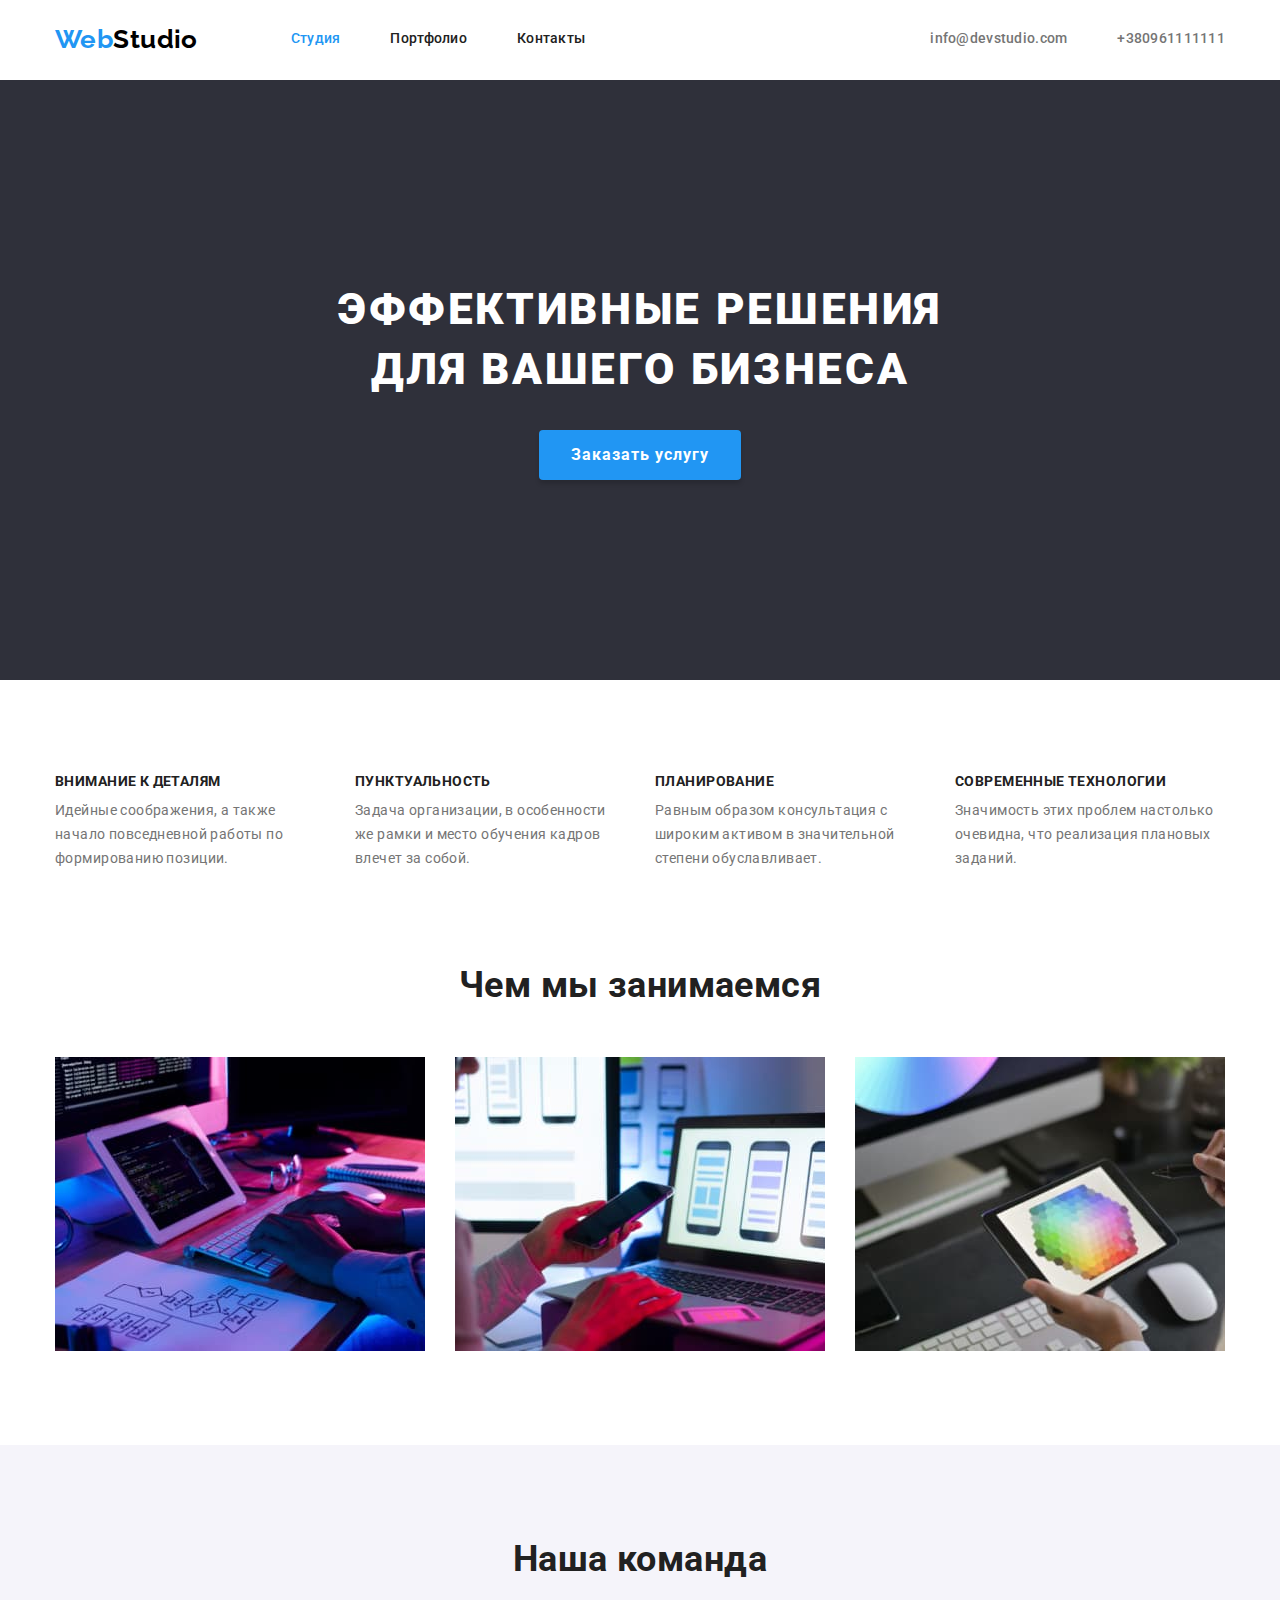
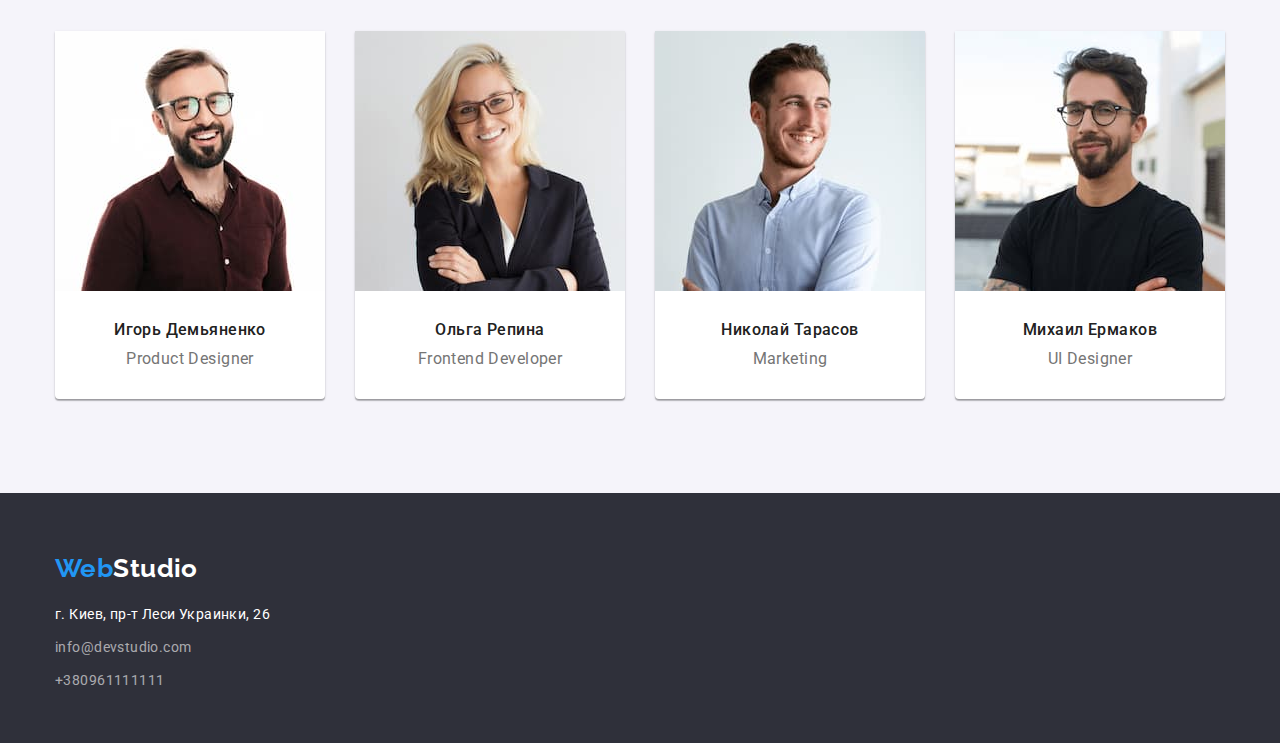
==== index.html @ ce8ba654 "подготовка" ====
<!DOCTYPE html>
<html lang="ru">

<head>
    <meta charset="UTF-8">
    <meta http-equiv="X-UA-Compatible" content="IE=edge">
    <meta name="viewport" content="width=device-width, initial-scale=1.0">
    <title>WebStudio</title>
    <link
        href="https://fonts.googleapis.com/css2?family=Raleway:wght@700&family=Roboto:wght@400;500;700;900&display=swap"
        rel="stylesheet">
    <link rel="stylesheet"
        href="https://cdnjs.cloudflare.com/ajax/libs/modern-normalize/0.2.0/modern-normalize.min.css">
    <link rel="stylesheet" href="./css/styles.css">
</head>

<body class="page">
    <header class="page-header">
        <div class="container">
            <nav class="header-nav">
                <a href="./index.html" class="logo list"><span class="logo-color">Web</span>Studio</a>
                <ul class="site-nav list">
                    <li class="item"><a href="" class="link-nav current list">Студия</a></li>
                    <li class="item"><a href="./portfolio.html" class="link-nav list">Портфолио</a></li>
                    <li class="item"><a href="#contacts" class="link-nav list">Контакты</a></li>
                </ul>
            </nav>
            <ul class="auth-nav list">
                <li class="item"><a href="mailto:info@devstudio.com" class="link-contacts list">info@devstudio.com</a>
                </li>
                <li class="item"><a href="tel:+380961111111" class="link-contacts list">+380961111111</a></li>
            </ul>
        </div>
    </header>
    <main>
        <section class="hero">
            <div class="container">
                <div class="hero-center">
                    <h1 class="hero-title">Эффективные решения для вашего бизнеса</h1>
                </div>
                <button type="button" class="button-hero">Заказать услугу</button>
            </div>
        </section>
        <section class="section">
            <div class="container">
                <h2 class="visually-hidden">Чем мы занимаемся описание</h2>
                <ul class="section-text list">
                    <li class="item">
                        <h3 class="text-title">Внимание к деталям</h3>
                        <p class="text">Идейные соображения, а также начало повседневной работы по формированию позиции.
                        </p>
                    </li>
                    <li class="item">
                        <h3 class="text-title">Пунктуальность</h3>
                        <p class="text">Задача организации, в особенности же рамки и место обучения кадров влечет за
                            собой.
                        </p>
                    </li>
                    <li class="item">
                        <h3 class="text-title">Планирование</h3>
                        <p class="text">Равным образом консультация с широким активом в значительной степени
                            обуславливает.
                        </p>
                    </li>
                    <li class="item">
                        <h3 class="text-title">Современные технологии</h3>
                        <p class="text">Значимость этих проблем настолько очевидна, что реализация плановых заданий.</p>
                    </li>
                </ul>
            </div>
        </section>
        <section class="section fotos">
            <div class="container">
                <h2 class="section-title">Чем мы занимаемся</h2>
                <ul class="section-foto list">
                    <li class="item"><img src="./images/box1.jpg" alt="Сотрудник пишет код." width="370"></li>
                    <li class="item"><img src="./images/box2.jpg" alt="Сотрудник настраивает стили." width="370"></li>
                    <li class="item"><img src="./images/box3.jpg" alt="Сотрудник настраивает цветовую палитру."
                            width="370"></li>
                </ul>
            </div>
        </section>
        <section class="section team">
            <div class="container">
                <h2 class="section-title">Наша команда</h2>
                <ul class="section-card list">
                    <li class="item">
                        <img src="./images/i.d.jpg" alt="На фото Игорь Демьяненко" width="270" class="team-foto">
                        <div class="card-box">
                            <h3 class="card-title">Игорь Демьяненко</h3>
                            <p class="card-text">Product Designer</p>
                        </div>
                    </li>
                    <li class="item">
                        <img src="./images/o.r.jpg" alt="На фото Ольга Репина" width="270" class="team-foto">
                        <div class="card-box">
                            <h3 class="card-title">Ольга Репина</h3>
                            <p class="card-text">Frontend Developer</p>
                        </div>
                    </li>
                    <li class="item">
                        <img src="./images/n.t.jpg" alt="На фото Николай Тарасов" width="270" class="team-foto">
                        <div class="card-box">
                            <h3 class="card-title">Николай Тарасов</h3>
                            <p class="card-text">Marketing</p>
                        </div>
                    </li>
                    <li class="item">
                        <img src="./images/m.e.jpg" alt="На фото Михаил Ермаков" width="270" class="team-foto">
                        <div class="card-box">
                            <h3 class="card-title">Михаил Ермаков</h3>
                            <p class="card-text">UI Designer</p>
                        </div>
                    </li>
                </ul>
            </div>
        </section>
    </main>
    <footer class="footer">
        <div class="container">
            <a href="./index.html" class="logo logo-end"><span class="logo-color">Web</span><span
                    class="logo-colors">Studio</span></a>
            <address class="address" id="contacts">
                <ul class="address-list list">
                    <li><a href="https://goo.gl/maps/zxBXprxEHdJfPsus8" target="_blank" rel="noopener noreferrer"
                            class="address-map list">
                            г. Киев, пр-т Леси Украинки, 26</a></li>
                    <li><a href="mailto:info@devstudio.com" class="address-contacts list">info@devstudio.com</a></li>
                    <li><a href="tel:+380961111111" class="address-contacts list">+380961111111</a></li>
                </ul>
            </address>
        </div>
    </footer>
</body>

</html>
---- css/styles.css ----
/* цвет основного текста #212121 */
/* цвет вторичный #757575 */
/* белый #FFFFFF */
/* акцент #2196F3 */
/* акцент адрес rgba(255, 255, 255, 0.6) */
/* bg задний фон #E5E5E5 */
/* bg основа документа ##FFFFFF */
/* bg вторичный #2F303A */
/* bg акцент #F5F4FA */
/* шрифт лого Raleway 700*/
/* шрифт текста Roboto 900 700 500 400*/

:root {
  --accent-color: #2196f3;
  --text-title-color: #212121;
  --text-color: #757575;
  --primary-white-color: #ffffff;
  --dark-bg-color: #2f303a;
  --accent-bg-color: #f5f4fa;
  --section-text-set: 4;
  --section-text-set-gap: 30px;
  --section-card-set: 4;
  --section-card-set-gap: 30px;
  --section-foto-set: 3;
  --section-foto-set-gap: 30px;
  --section-filter-link-set: 3;
  --section-filter-link-gap: 30px;
  --card-shadow: 0px 1px 3px rgba(0, 0, 0, 0.12),
    0px 1px 1px rgba(0, 0, 0, 0.14), 0px 2px 1px rgba(0, 0, 0, 0.2);
}

body {
  background-color: var(--primary-white-color);
  color: var(--text-title-color);

  font-family: Roboto, sans-serif;
  font-weight: 400;
  font-size: 14px;
  line-height: 1.71;
  letter-spacing: 0.03em;
}
html {
  box-sizing: border-box;
}
*,
*::after,
*::before {
  box-sizing: inherit;
}
h1,
h2,
h3,
h4,
h5,
h6,
p {
  margin-top: 0;
}
img {
  display: block;
  max-width: 100%;
  height: auto;
}
.list {
  list-style: none;
  text-decoration: none;
  color: inherit;
  padding: 0;
  margin: 0;
}
.visually-hidden {
  position: absolute !important;
  clip: rect(1px 1px 1px 1px);
  clip: rect(1px, 1px, 1px, 1px);
  padding: 0 !important;
  border: 0 !important;
  height: 1px !important;
  width: 1px !important;
  overflow: hidden;
}
.container {
  width: 1200px;
  padding-right: 15px;
  padding-left: 15px;
  margin-right: auto;
  margin-left: auto;
}
.page-header.border {
  border-bottom: 1px solid #ececec;
}
/* site nav */
.page-header .container {
  display: flex;
  justify-content: flex-end;
  align-items: center;
}
.page-header .logo {
  margin-right: 93px;
}
.header-nav {
  display: inline-flex;
  align-items: center;
  margin-right: auto;
}
.logo {
  display: inline-block;
  color: #000000;

  font-family: Raleway, sans-serif;
  font-weight: 700;
  font-size: 26px;
  line-height: 1.19;
  text-decoration: none;
}
.logo-color {
  color: var(--accent-color);
}
.logo-colors {
  color: var(--primary-white-color);
  background-color: #2f303a; /*временно*/
}

.link-nav:hover,
.link-nav:focus {
  color: var(--accent-color);
}
.link-nav {
  color: var(--text-title-color);
}
.site-nav .link-nav.current {
  color: var(--accent-color);
}
.site-nav .item:not(:last-child) {
  margin-right: 50px;
}
.auth-nav .item:not(:last-child) {
  margin-right: 50px;
}
.site-nav,
.auth-nav {
  display: flex;
  font-weight: 500;
  font-size: 14px;
  line-height: 1.14;
  letter-spacing: 0.02em;
}

.link-contacts:hover,
.link-contacts:focus {
  color: var(--accent-color);
}
.link-contacts {
  color: var(--text-color);
}
.address-list {
  font-style: normal;
  display: flex;
  flex-direction: column;
}
.address-list li:not(:last-child) {
  margin-bottom: 9px;
}
/* +footer address */
.address-contacts:hover,
.address-contacts:focus {
  color: var(--accent-color);
}
.address-contacts {
  color: rgba(255, 255, 255, 0.6);
}
.address-map:hover,
.address-map:focus {
  color: var(--accent-color);
}
.address-map {
  color: var(--primary-white-color);
}

/* section */
.page-header {
  padding-top: 24px;
  padding-bottom: 25px;
}
.hero {
  background-color: #2f303a;
  text-align: center;
  padding-top: 200px;
  padding-bottom: 200px;
}
.hero-center {
  display: flex;
  flex-direction: column;
}
.hero-title {
  display: inline-block;
  color: var(--primary-white-color);

  font-weight: 900;
  font-size: 44px;
  line-height: 1.36;
  max-width: 696px;
  letter-spacing: 0.06em;
  text-transform: uppercase;
  margin-right: auto;
  margin-left: auto;
  margin-bottom: 30px;
}
.button-hero:hover,
.button-hero:focus {
  background-color: #188ce8;
}
.button-hero {
  display: inline-block;
  color: var(--primary-white-color);
  background-color: var(--accent-color);

  font-family: inherit;
  font-weight: 700;
  font-size: 16px;
  line-height: 1.87;
  letter-spacing: 0.06em;
  border: none;
  cursor: pointer;
  box-shadow: 0px 4px 4px rgba(0, 0, 0, 0.15);
  border-radius: 4px;
  padding: 10px 32px;
  min-width: 200px;
}
/* section Чем мы занимаемся описани */
.section {
  padding-top: 94px;
  padding-bottom: 94px;
}
.fotos {
  padding-top: 0;
}
.section-text {
  padding: 0;
  margin: 0;

  display: flex;
  flex-wrap: wrap;
  margin-left: calc(-1 * var(--section-text-set-gap));
}
.section-text > .item {
  flex-basis: calc(
    100% / var(--section-text-set) - var(--section-text-set-gap)
  );
  margin-left: var(--section-text-set-gap);
}
.section-title {
  font-size: 36px;
  line-height: 1.16;
  text-align: center;
  margin-bottom: 50px;
}
.text-title {
  font-size: 14px;
  line-height: 1.14;
  text-transform: uppercase;
  margin-bottom: 10px;
}
.text {
  color: var(--text-color);
  margin-bottom: 0;
}

/* section Чем мы занимаемся foto */
.section-foto {
  padding: 0;
  margin: 0;
  display: flex;
  flex-wrap: wrap;
  margin-left: calc(-1 * var(--section-foto-set-gap));
}
.section-foto > .item {
  flex-basis: calc(
    100% / var(--section-foto-set) - var(--section-foto-set-gap)
  );
  margin-left: var(--section-foto-set-gap);
}
/* section Чем мы занимаемся */

.section.team {
  background-color: var(--accent-bg-color);
}
.section-card {
  padding: 0;
  margin: 0;
  display: flex;
  flex-wrap: wrap;
  margin-left: calc(-1 * var(--section-card-set-gap));
}
.section-card > .item {
  background-color: var(--primary-white-color);
  flex-basis: calc(
    100% / var(--section-card-set) - var(--section-card-set-gap)
  );
  margin-left: var(--section-card-set-gap);
  box-shadow: var(--card-shadow);
  border-radius: 0px 0px 4px 4px;
}
.team-foto {
  margin: auto;
}
.card-box {
  padding: 30px 10px;
}
.card-title {
  font-weight: 500;
  font-size: 16px;
  line-height: 1.18;
  text-align: center;
  margin-bottom: 10px;
}
.card-text {
  color: var(--text-color);

  font-size: 16px;
  line-height: 1.18;
  text-align: center;
  margin-bottom: 0;
}

/* footer */
.footer {
  background-color: #2f303a;
  padding-top: 60px;
  padding-bottom: 50px;
}
.logo-end {
  margin-bottom: 20px;
}
/* portfolio */

/* button */
.portfolio {
  padding-top: 94px;
  padding-bottom: 94px;
}
.filter {
  display: flex;
  justify-content: center;
  align-items: center;
  margin-bottom: 50px;
}

.filter li:not(:last-child) {
  margin-right: 8px;
}

.filter-button:hover,
.filter-button:focus {
  color: var(--primary-white-color);
  background-color: var(--accent-color);
}
.filter-button {
  background-color: var(--accent-bg-color);
  display: inline-block;
  font-family: inherit;
  font-weight: 500;
  font-size: 16px;
  line-height: 1.62;
  text-align: center;
  padding: 6px 22px;
  border-radius: 4px;
  border: transparent;
  cursor: pointer;
}
/* filter */

.filter-item {
  padding: 0;
  margin: 0;
  display: flex;
  flex-wrap: wrap;
  margin-left: calc(-1 * var(--section-card-set-gap));
  margin-top: calc(-1 * var(--section-card-set-gap));
}
.filter-item > .item {
  flex-basis: calc(
    100% / var(--section-filter-link-set) - var(--section-filter-link-gap)
  );
  margin-left: var(--section-card-set-gap);
  margin-top: var(--section-card-set-gap);
}
.filter-card-title {
  color: var(--text-title-color);
  font-weight: 700;
  font-size: 18px;
  line-height: 2;
  letter-spacing: 0.06em;
  margin-bottom: 4px;
}
.filter-card-text {
  color: var(--text-color);
  font-size: 16px;
  line-height: 1.87;
  letter-spacing: 0.03em;
}
.filter-link p {
  margin-bottom: 0;
}
.filter-box {
  padding: 20px 24px;
  border: 1px solid #eeeeee;
  border-top: none;
}
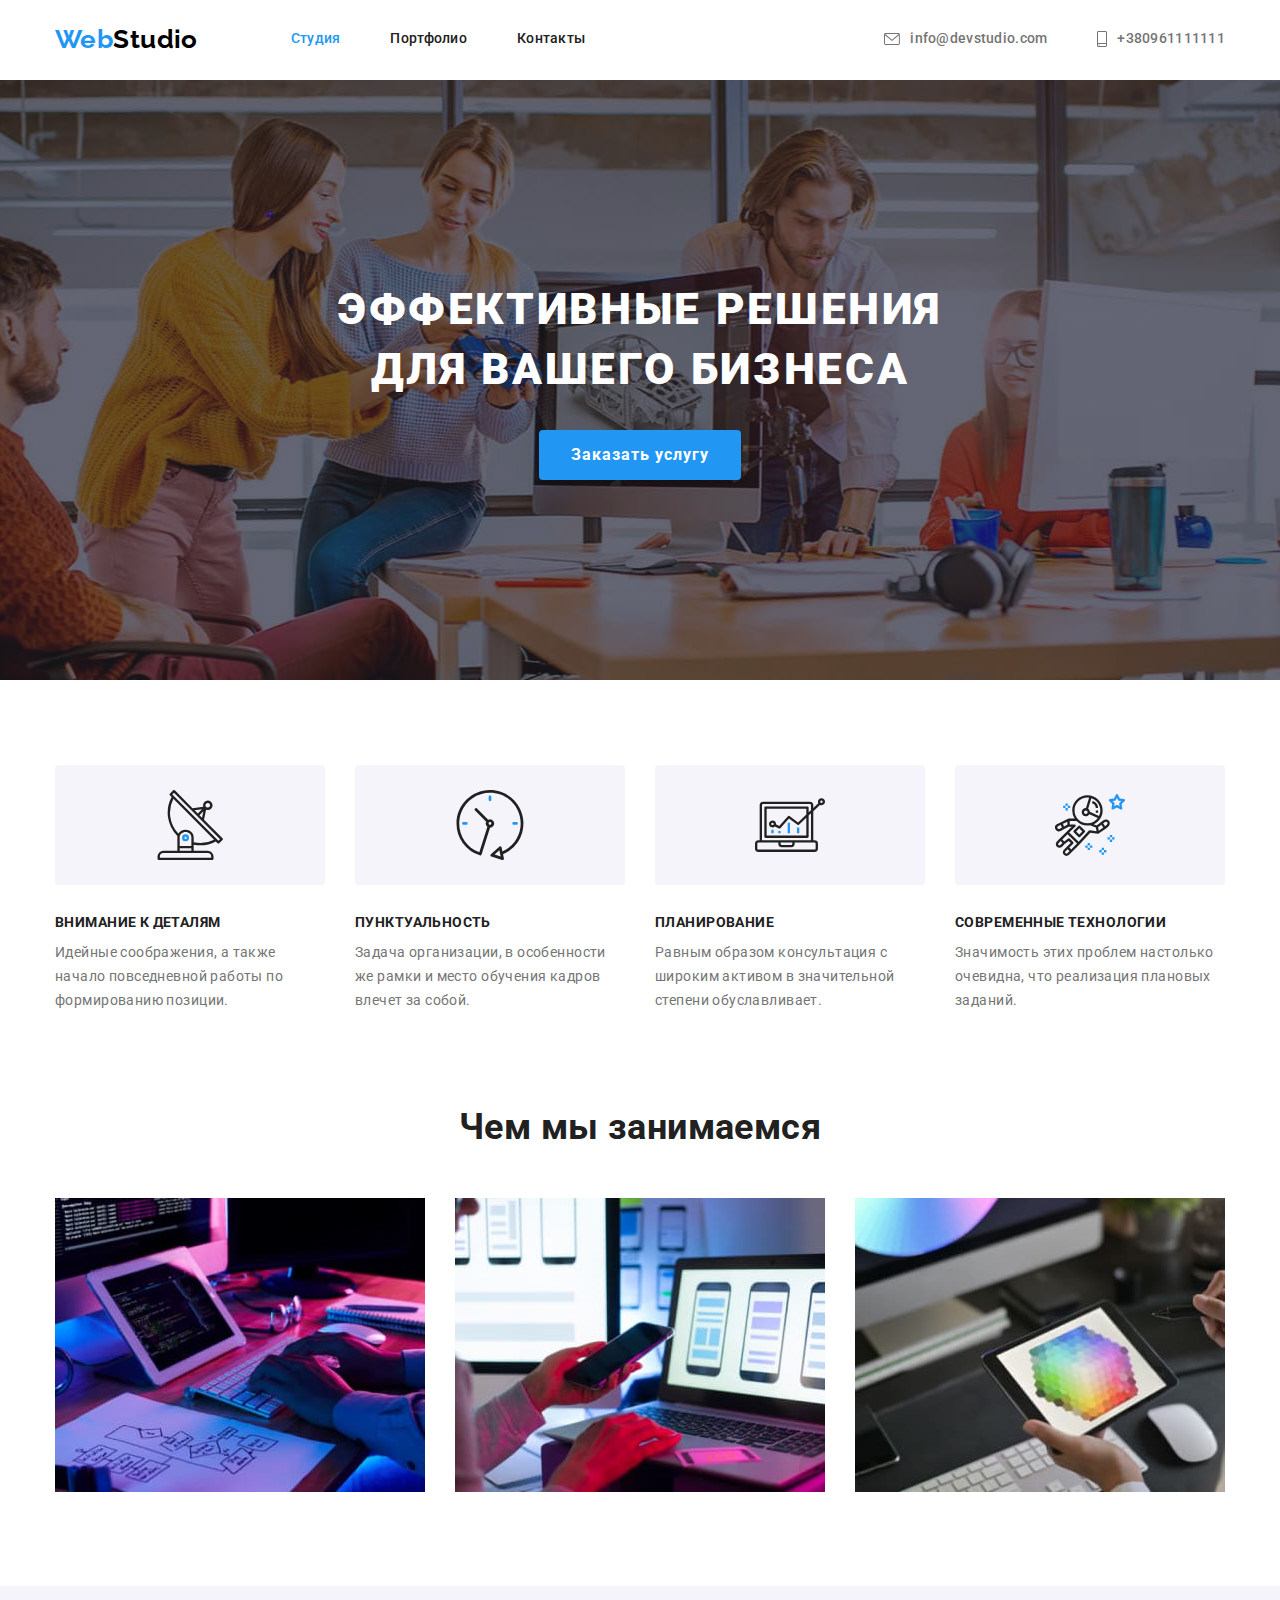
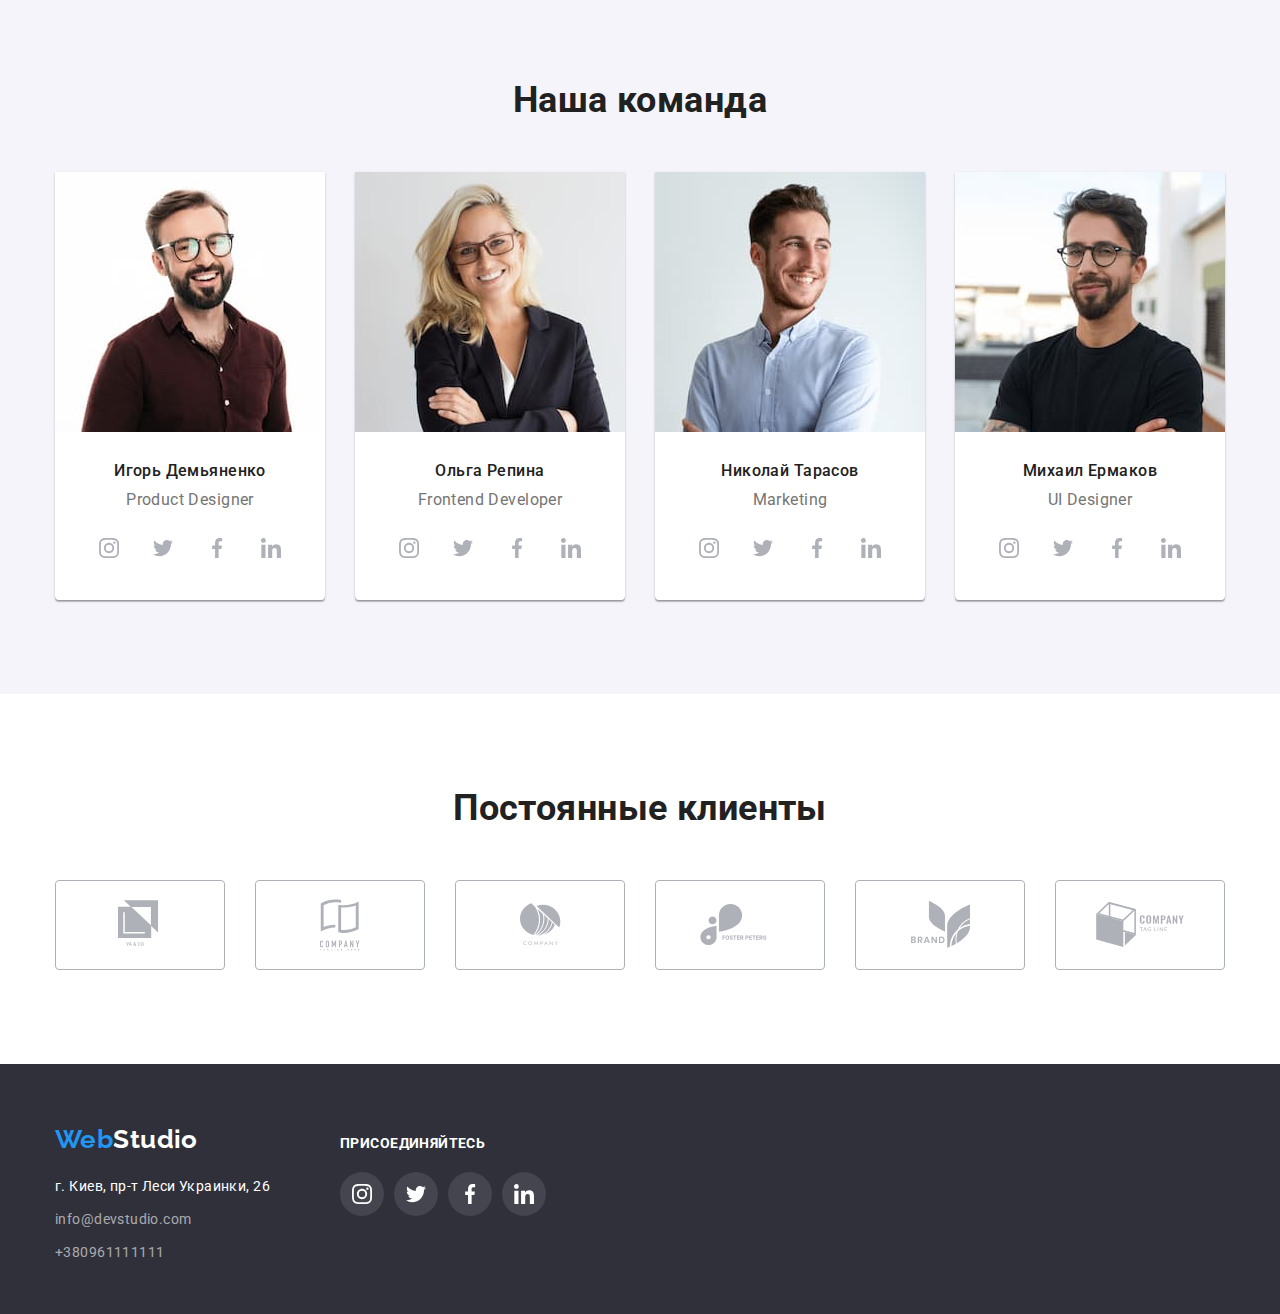
==== commit 656cbd25: "работа над д-з4" ====
--- a/index.html
+++ b/index.html
@@ -26,14 +26,21 @@
                 </ul>
             </nav>
             <ul class="auth-nav list">
-                <li class="item"><a href="mailto:info@devstudio.com" class="link-contacts list">info@devstudio.com</a>
+                <li class="item"><a href="mailto:info@devstudio.com" aria-label="Почта" class="link-contacts list">
+                        <svg class="link-contacts-icon" width="16" height="12">
+                            <use href="./images/icons.svg#envelope"></use>
+                        </svg>info@devstudio.com
+                    </a>
                 </li>
-                <li class="item"><a href="tel:+380961111111" class="link-contacts list">+380961111111</a></li>
+                <li class="item"><a href="tel:+380961111111" aria-label="Телефон" class="link-contacts list">
+                        <svg class="link-contacts-icon" width="10" height="16">
+                            <use href="./images/icons.svg#smartphone"></use>
+                        </svg>+380961111111</a></li>
             </ul>
         </div>
     </header>
     <main>
-        <section class="hero">
+        <section class="hero overlay">
             <div class="container">
                 <div class="hero-center">
                     <h1 class="hero-title">Эффективные решения для вашего бизнеса</h1>
@@ -41,28 +48,48 @@
                 <button type="button" class="button-hero">Заказать услугу</button>
             </div>
         </section>
-        <section class="section">
+        <section class="section description">
             <div class="container">
                 <h2 class="visually-hidden">Чем мы занимаемся описание</h2>
                 <ul class="section-text list">
                     <li class="item">
+                        <div class="item-box">
+                            <svg class="item-icon" width="70" height="70">
+                                <use href="./images/icons.svg#Group"></use>
+                            </svg>
+                        </div>
                         <h3 class="text-title">Внимание к деталям</h3>
                         <p class="text">Идейные соображения, а также начало повседневной работы по формированию позиции.
                         </p>
                     </li>
                     <li class="item">
+                        <div class="item-box">
+                            <svg class="item-icon" width="70" height="70">
+                                <use href="./images/icons.svg#clock"></use>
+                            </svg>
+                        </div>
                         <h3 class="text-title">Пунктуальность</h3>
                         <p class="text">Задача организации, в особенности же рамки и место обучения кадров влечет за
                             собой.
                         </p>
                     </li>
                     <li class="item">
+                        <div class="item-box">
+                            <svg class="item-icon" width="70" height="70">
+                                <use href="./images/icons.svg#diagram"></use>
+                            </svg>
+                        </div>
                         <h3 class="text-title">Планирование</h3>
                         <p class="text">Равным образом консультация с широким активом в значительной степени
                             обуславливает.
                         </p>
                     </li>
                     <li class="item">
+                        <div class="item-box">
+                            <svg class="item-icon" width="70" height="70">
+                                <use href="./images/icons.svg#astronaut"></use>
+                            </svg>
+                        </div>
                         <h3 class="text-title">Современные технологии</h3>
                         <p class="text">Значимость этих проблем настолько очевидна, что реализация плановых заданий.</p>
                     </li>
@@ -89,6 +116,40 @@
                         <div class="card-box">
                             <h3 class="card-title">Игорь Демьяненко</h3>
                             <p class="card-text">Product Designer</p>
+                            <ul class="social-network list">
+                                <li class="social-item ">
+                                    <a href="" class="social-link" aria-label="Инстаграмм" target="_blank"
+                                        rel="noopener noreferrer">
+                                        <svg class="social-icon" width="20" height="20">
+                                            <use href="./images/icons.svg#instagram"></use>
+                                        </svg>
+                                    </a>
+                                </li>
+                                <li class="social-item">
+                                    <a href="" class="social-link" aria-label="Твиттер" target="_blank"
+                                        rel="noopener noreferrer">
+                                        <svg class="social-icon" width="20" height="20">
+                                            <use href="./images/icons.svg#twitter"></use>
+                                        </svg>
+                                    </a>
+                                </li>
+                                <li class="social-item">
+                                    <a href="" class="social-link" aria-label="Фейсбук" target="_blank"
+                                        rel="noopener noreferrer">
+                                        <svg class="social-icon" width="20" height="20">
+                                            <use href="./images/icons.svg#facebook"></use>
+                                        </svg>
+                                    </a>
+                                </li>
+                                <li class="social-item">
+                                    <a href="" class="social-link" aria-label="Линкедин" target="_blank"
+                                        rel="noopener noreferrer">
+                                        <svg class="social-icon" width="20" height="20">
+                                            <use href="./images/icons.svg#linkedin"></use>
+                                        </svg>
+                                    </a>
+                                </li>
+                            </ul>
                         </div>
                     </li>
                     <li class="item">
@@ -96,6 +157,40 @@
                         <div class="card-box">
                             <h3 class="card-title">Ольга Репина</h3>
                             <p class="card-text">Frontend Developer</p>
+                            <ul class="social-network list">
+                                <li class="social-item ">
+                                    <a href="" class="social-link" aria-label="Инстаграмм" target="_blank"
+                                        rel="noopener noreferrer">
+                                        <svg class="social-icon" width="20" height="20">
+                                            <use href="./images/icons.svg#instagram"></use>
+                                        </svg>
+                                    </a>
+                                </li>
+                                <li class="social-item">
+                                    <a href="" class="social-link" aria-label="Твиттер" target="_blank"
+                                        rel="noopener noreferrer">
+                                        <svg class="social-icon" width="20" height="20">
+                                            <use href="./images/icons.svg#twitter"></use>
+                                        </svg>
+                                    </a>
+                                </li>
+                                <li class="social-item">
+                                    <a href="" class="social-link" aria-label="Фейсбук" target="_blank"
+                                        rel="noopener noreferrer">
+                                        <svg class="social-icon" width="20" height="20">
+                                            <use href="./images/icons.svg#facebook"></use>
+                                        </svg>
+                                    </a>
+                                </li>
+                                <li class="social-item">
+                                    <a href="" class="social-link" aria-label="Линкедин" target="_blank"
+                                        rel="noopener noreferrer">
+                                        <svg class="social-icon" width="20" height="20">
+                                            <use href="./images/icons.svg#linkedin"></use>
+                                        </svg>
+                                    </a>
+                                </li>
+                            </ul>
                         </div>
                     </li>
                     <li class="item">
@@ -103,6 +198,40 @@
                         <div class="card-box">
                             <h3 class="card-title">Николай Тарасов</h3>
                             <p class="card-text">Marketing</p>
+                            <ul class="social-network list">
+                                <li class="social-item ">
+                                    <a href="" class="social-link" aria-label="Инстаграмм" target="_blank"
+                                        rel="noopener noreferrer">
+                                        <svg class="social-icon" width="20" height="20">
+                                            <use href="./images/icons.svg#instagram"></use>
+                                        </svg>
+                                    </a>
+                                </li>
+                                <li class="social-item">
+                                    <a href="" class="social-link" aria-label="Твиттер" target="_blank"
+                                        rel="noopener noreferrer">
+                                        <svg class="social-icon" width="20" height="20">
+                                            <use href="./images/icons.svg#twitter"></use>
+                                        </svg>
+                                    </a>
+                                </li>
+                                <li class="social-item">
+                                    <a href="" class="social-link" aria-label="Фейсбук" target="_blank"
+                                        rel="noopener noreferrer">
+                                        <svg class="social-icon" width="20" height="20">
+                                            <use href="./images/icons.svg#facebook"></use>
+                                        </svg>
+                                    </a>
+                                </li>
+                                <li class="social-item">
+                                    <a href="" class="social-link" aria-label="Линкедин" target="_blank"
+                                        rel="noopener noreferrer">
+                                        <svg class="social-icon" width="20" height="20">
+                                            <use href="./images/icons.svg#linkedin"></use>
+                                        </svg>
+                                    </a>
+                                </li>
+                            </ul>
                         </div>
                     </li>
                     <li class="item">
@@ -110,7 +239,96 @@
                         <div class="card-box">
                             <h3 class="card-title">Михаил Ермаков</h3>
                             <p class="card-text">UI Designer</p>
-                        </div>
+                            <ul class="social-network list">
+                                <li class="social-item ">
+                                    <a href="" class="social-link" aria-label="Инстаграмм" target="_blank"
+                                        rel="noopener noreferrer">
+                                        <svg class="social-icon" width="20" height="20">
+                                            <use href="./images/icons.svg#instagram"></use>
+                                        </svg>
+                                    </a>
+                                </li>
+                                <li class="social-item">
+                                    <a href="" class="social-link" aria-label="Твиттер" target="_blank"
+                                        rel="noopener noreferrer">
+                                        <svg class="social-icon" width="20" height="20">
+                                            <use href="./images/icons.svg#twitter"></use>
+                                        </svg>
+                                    </a>
+                                </li>
+                                <li class="social-item">
+                                    <a href="" class="social-link" aria-label="Фейсбук" target="_blank"
+                                        rel="noopener noreferrer">
+                                        <svg class="social-icon" width="20" height="20">
+                                            <use href="./images/icons.svg#facebook"></use>
+                                        </svg>
+                                    </a>
+                                </li>
+                                <li class="social-item">
+                                    <a href="" class="social-link" aria-label="Линкедин" target="_blank"
+                                        rel="noopener noreferrer">
+                                        <svg class="social-icon" width="20" height="20">
+                                            <use href="./images/icons.svg#linkedin"></use>
+                                        </svg>
+                                    </a>
+                                </li>
+                            </ul>
+                        </div>
+                    </li>
+                </ul>
+            </div>
+        </section>
+        <section class="section clients">
+            <div class="container">
+                <h2 class="clients-titel">Постоянные клиенты</h2>
+                <ul class="clients-list list">
+                    <li class="clients-item">
+                        <a href="" class="clients-link" aria-label="Логотип компании" target="_blank"
+                                        rel="noopener noreferrer">
+                            <svg class="clients-icon" width="44.27" height="49.23">
+                                <use href="./images/icons.svg#logo1"></use>
+                            </svg>
+                        </a>
+                    </li>
+                    <li class="clients-item">
+                        <a href="" class="clients-link" aria-label="Логотип компании" target="_blank"
+                                        rel="noopener noreferrer">
+                            <svg class="clients-icon" width="40" height="52">
+                                <use href="./images/icons.svg#logo2"></use>
+                            </svg>
+                        </a>
+                    </li>
+                    <li class="clients-item">
+                        <a href="" class="clients-link" aria-label="Логотип компании" target="_blank"
+                                        rel="noopener noreferrer">
+                            <svg class="clients-icon" width="41" height="42.6">
+                                <use href="./images/icons.svg#logo3"></use>
+                            </svg>
+                        </a>
+                    </li>
+                    <li class="clients-item">
+                        <a href="" class="clients-link" aria-label="Логотип компании" target="_blank"
+                                        rel="noopener noreferrer">
+                            <svg class="clients-icon" width="79.66" height="42.02">
+                                <use href="./images/icons.svg#logo4"></use>
+                            </svg>
+                        </a>
+                    </li>
+                    <li class="clients-item">
+                        <a href="" class="clients-link" aria-label="Логотип компании" target="_blank"
+                                        rel="noopener noreferrer">
+                            <svg class="clients-icon" width="59" height="47">
+                                <use href="./images/icons.svg#logo5"></use>
+                            </svg>
+                        </a>
+                    </li>
+                    <li class="clients-item">
+                        <a href="" class="clients-link" aria-label="Логотип компании" target="_blank"
+                                        rel="noopener noreferrer">
+                            <svg class="clients-icon" width="88.48" height="45.44">
+                                <use href="./images/icons.svg#logo6"></use>
+                            </svg>
+                        </a>
                     </li>
                 </ul>
             </div>
@@ -118,17 +336,55 @@
     </main>
     <footer class="footer">
         <div class="container">
-            <a href="./index.html" class="logo logo-end"><span class="logo-color">Web</span><span
-                    class="logo-colors">Studio</span></a>
-            <address class="address" id="contacts">
-                <ul class="address-list list">
-                    <li><a href="https://goo.gl/maps/zxBXprxEHdJfPsus8" target="_blank" rel="noopener noreferrer"
-                            class="address-map list">
-                            г. Киев, пр-т Леси Украинки, 26</a></li>
-                    <li><a href="mailto:info@devstudio.com" class="address-contacts list">info@devstudio.com</a></li>
-                    <li><a href="tel:+380961111111" class="address-contacts list">+380961111111</a></li>
-                </ul>
-            </address>
+            <div class="footerbox">
+            <div class="address-block">
+                <a href="./index.html" class="logo logo-end"><span class="logo-color">Web</span><span
+                        class="logo-colors">Studio</span></a>
+                <address class="address" id="contacts">
+                    <ul class="address-list list">
+                        <li><a href="https://goo.gl/maps/zxBXprxEHdJfPsus8" aria-label="Гугл карта" target="_blank"
+                                rel="noopener noreferrer" class="address-map list">
+                                г. Киев, пр-т Леси Украинки, 26</a></li>
+                        <li><a href="mailto:info@devstudio.com" aria-label="Почта"
+                                class="address-contacts list">info@devstudio.com</a></li>
+                        <li><a href="tel:+380961111111" aria-label="Телефон" class="address-contacts list">+380961111111</a></li>
+                    </ul>
+                </address>
+            </div>
+                <div class="social-network-link">
+                    <p class="go-us">присоединяйтесь</p>  
+                    <ul class="social-network list">
+                        <li class="social-item ">
+                            <a href="" class="social-link end" aria-label="Инстаграмм" target="_blank" rel="noopener noreferrer">
+                                <svg class="social-icon end" width="20" height="20">
+                                    <use href="./images/icons.svg#instagram"></use>
+                                </svg>
+                            </a>
+                        </li>
+                        <li class="social-item">
+                            <a href="" class="social-link end" aria-label="Твиттер" target="_blank" rel="noopener noreferrer">
+                                <svg class="social-icon end" width="20" height="20">
+                                    <use href="./images/icons.svg#twitter"></use>
+                                </svg>
+                            </a>
+                        </li>
+                        <li class="social-item">
+                            <a href="" class="social-link end" aria-label="Фейсбук" target="_blank" rel="noopener noreferrer">
+                                <svg class="social-icon end" width="20" height="20">
+                                    <use href="./images/icons.svg#facebook"></use>
+                                </svg>
+                            </a>
+                        </li>
+                        <li class="social-item">
+                            <a href="" class="social-link end" aria-label="Линкедин" target="_blank" rel="noopener noreferrer">
+                                <svg class="social-icon end" width="20" height="20">
+                                    <use href="./images/icons.svg#linkedin"></use>
+                                </svg>
+                            </a>
+                        </li>
+                    </ul>
+                </div>
+            </div>
         </div>
     </footer>
 </body>
--- a/css/styles.css
+++ b/css/styles.css
@@ -14,6 +14,7 @@
   --accent-color: #2196f3;
   --text-title-color: #212121;
   --text-color: #757575;
+  --icons-color: #afb1b8;
   --primary-white-color: #ffffff;
   --dark-bg-color: #2f303a;
   --accent-bg-color: #f5f4fa;
@@ -85,6 +86,10 @@
   margin-right: auto;
   margin-left: auto;
 }
+.section {
+  padding-top: 94px;
+  padding-bottom: 94px;
+}
 .page-header.border {
   border-bottom: 1px solid #ececec;
 }
@@ -136,25 +141,41 @@
 .auth-nav .item:not(:last-child) {
   margin-right: 50px;
 }
-.site-nav,
-.auth-nav {
+.site-nav {
   display: flex;
   font-weight: 500;
   font-size: 14px;
   line-height: 1.14;
   letter-spacing: 0.02em;
 }
-
+.auth-nav {
+  display: inline-flex;
+  align-items: center;
+  font-weight: 500;
+  font-size: 14px;
+  line-height: 1.14;
+  letter-spacing: 0.02em;
+}
 .link-contacts:hover,
 .link-contacts:focus {
   color: var(--accent-color);
 }
+.link-contacts:hover .link-contacts-icon,
+.link-contacts:focus .link-contacts-icon {
+  fill: var(--accent-color);
+}
+.link-contacts-icon {
+  margin-right: 10px;
+  fill: var(--text-color);
+}
 .link-contacts {
+  display: flex;
+  align-items: center;
   color: var(--text-color);
 }
 .address-list {
   font-style: normal;
-  display: flex;
+  display: inline-flex;
   flex-direction: column;
 }
 .address-list li:not(:last-child) {
@@ -186,6 +207,21 @@
   text-align: center;
   padding-top: 200px;
   padding-bottom: 200px;
+}
+.overlay {
+  height: 600px;
+  max-width: 1600px;
+  margin-left: auto;
+  margin-right: auto;
+  background-image: linear-gradient(
+      to right,
+      rgba(47, 48, 58, 0.4),
+      rgba(47, 48, 58, 0.4)
+    ),
+    url(../images/hero.jpg);
+  background-repeat: no-repeat;
+  background-position: center;
+  background-size: cover;
 }
 .hero-center {
   display: flex;
@@ -226,10 +262,10 @@
   padding: 10px 32px;
   min-width: 200px;
 }
+
 /* section Чем мы занимаемся описани */
-.section {
-  padding-top: 94px;
-  padding-bottom: 94px;
+.section.description {
+  padding-top: 85px;
 }
 .fotos {
   padding-top: 0;
@@ -237,10 +273,18 @@
 .section-text {
   padding: 0;
   margin: 0;
-
   display: flex;
   flex-wrap: wrap;
   margin-left: calc(-1 * var(--section-text-set-gap));
+}
+.item-box {
+  display: flex;
+  justify-content: center;
+  align-items: center;
+  min-height: 120px;
+  margin-bottom: 30px;
+  background: #f5f4fa;
+  border-radius: 4px;
 }
 .section-text > .item {
   flex-basis: calc(
@@ -305,31 +349,113 @@
 }
 .card-box {
   padding: 30px 10px;
+  text-align: center;
 }
 .card-title {
   font-weight: 500;
   font-size: 16px;
   line-height: 1.18;
-  text-align: center;
   margin-bottom: 10px;
 }
 .card-text {
   color: var(--text-color);
-
   font-size: 16px;
   line-height: 1.18;
+  margin-bottom: 16px;
+}
+.social-network {
+  display: inline-flex;
+}
+.social-item + .social-item {
+  margin-left: 10px;
+}
+.social-link {
+  display: flex;
+  justify-content: center;
+  align-items: center;
+  width: 44px;
+  height: 44px;
+  border-radius: 50%;
+}
+.social-link:hover,
+.social-link:focus {
+  background-color: var(--accent-color);
+}
+.social-icon {
+  fill: var(--icons-color);
+}
+.social-link:hover .social-icon,
+.social-link:focus .social-icon {
+  fill: var(--primary-white-color);
+}
+/* Клиенты */
+.clients-titel {
+  font-weight: 700;
+  font-size: 36px;
+  line-height: 1.16;
   text-align: center;
-  margin-bottom: 0;
-}
-
+  margin-bottom: 50px;
+}
+.clients-list {
+  display: inline-flex;
+}
+.clients-item + .clients-item {
+  margin-left: 30px;
+}
+.clients-link {
+  display: flex;
+  justify-content: center;
+  align-items: center;
+  width: 170px;
+  height: 90px;
+  border: 1px solid var(--icons-color);
+  border-radius: 4px;
+}
+.clients-icon {
+  fill: var(--icons-color);
+}
+.clients-link:hover .clients-icon,
+.clients-link:focus .clients-icon {
+  fill: var(--accent-color);
+}
+.clients-link:hover,
+.clients-link:focus {
+  border: 1px solid var(--accent-color);
+}
 /* footer */
 .footer {
   background-color: #2f303a;
   padding-top: 60px;
   padding-bottom: 50px;
 }
+.footerbox {
+  display: flex;
+  align-items: baseline;
+}
 .logo-end {
   margin-bottom: 20px;
+}
+.social-network-link {
+  display: inline-block;
+  margin-left: 70px;
+}
+.go-us {
+  font-weight: 700;
+  font-size: 14px;
+  line-height: 1.14;
+  text-transform: uppercase;
+  color: var(--primary-white-color);
+  margin-bottom: 20px;
+}
+.social-link.end {
+  background: rgba(255, 255, 255, 0.1);
+}
+.social-icon.end {
+  fill: var(--primary-white-color);
+}
+.social-link.end:hover,
+.social-link.end:focus {
+  background-color: var(--accent-color);
 }
 /* portfolio */
 
@@ -401,6 +527,14 @@
 .filter-link p {
   margin-bottom: 0;
 }
+.filter-link {
+  display: block;
+}
+.filter-link:hover,
+.filter-link:focus {
+  box-shadow: 0px 1px 1px rgba(0, 0, 0, 0.12), 0px 4px 4px rgba(0, 0, 0, 0.06),
+    1px 4px 6px rgba(0, 0, 0, 0.16);
+}
 .filter-box {
   padding: 20px 24px;
   border: 1px solid #eeeeee;
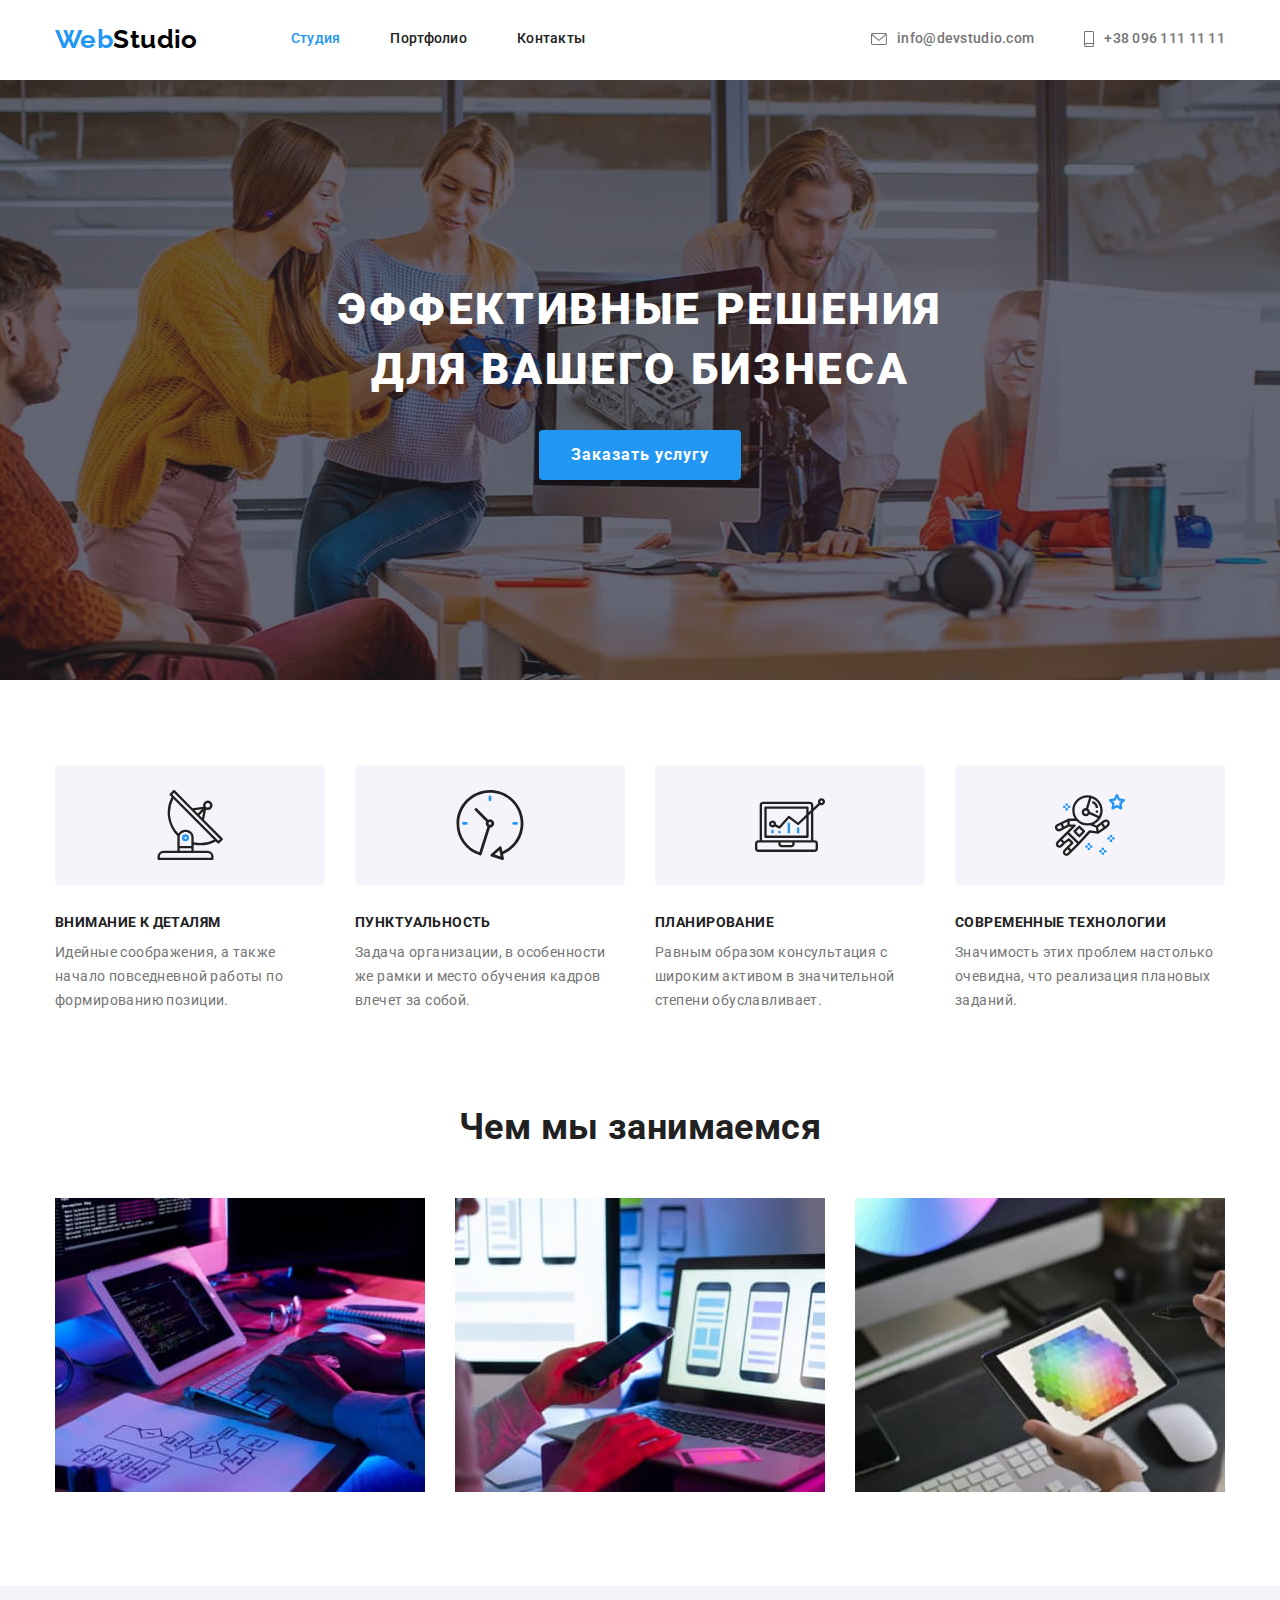
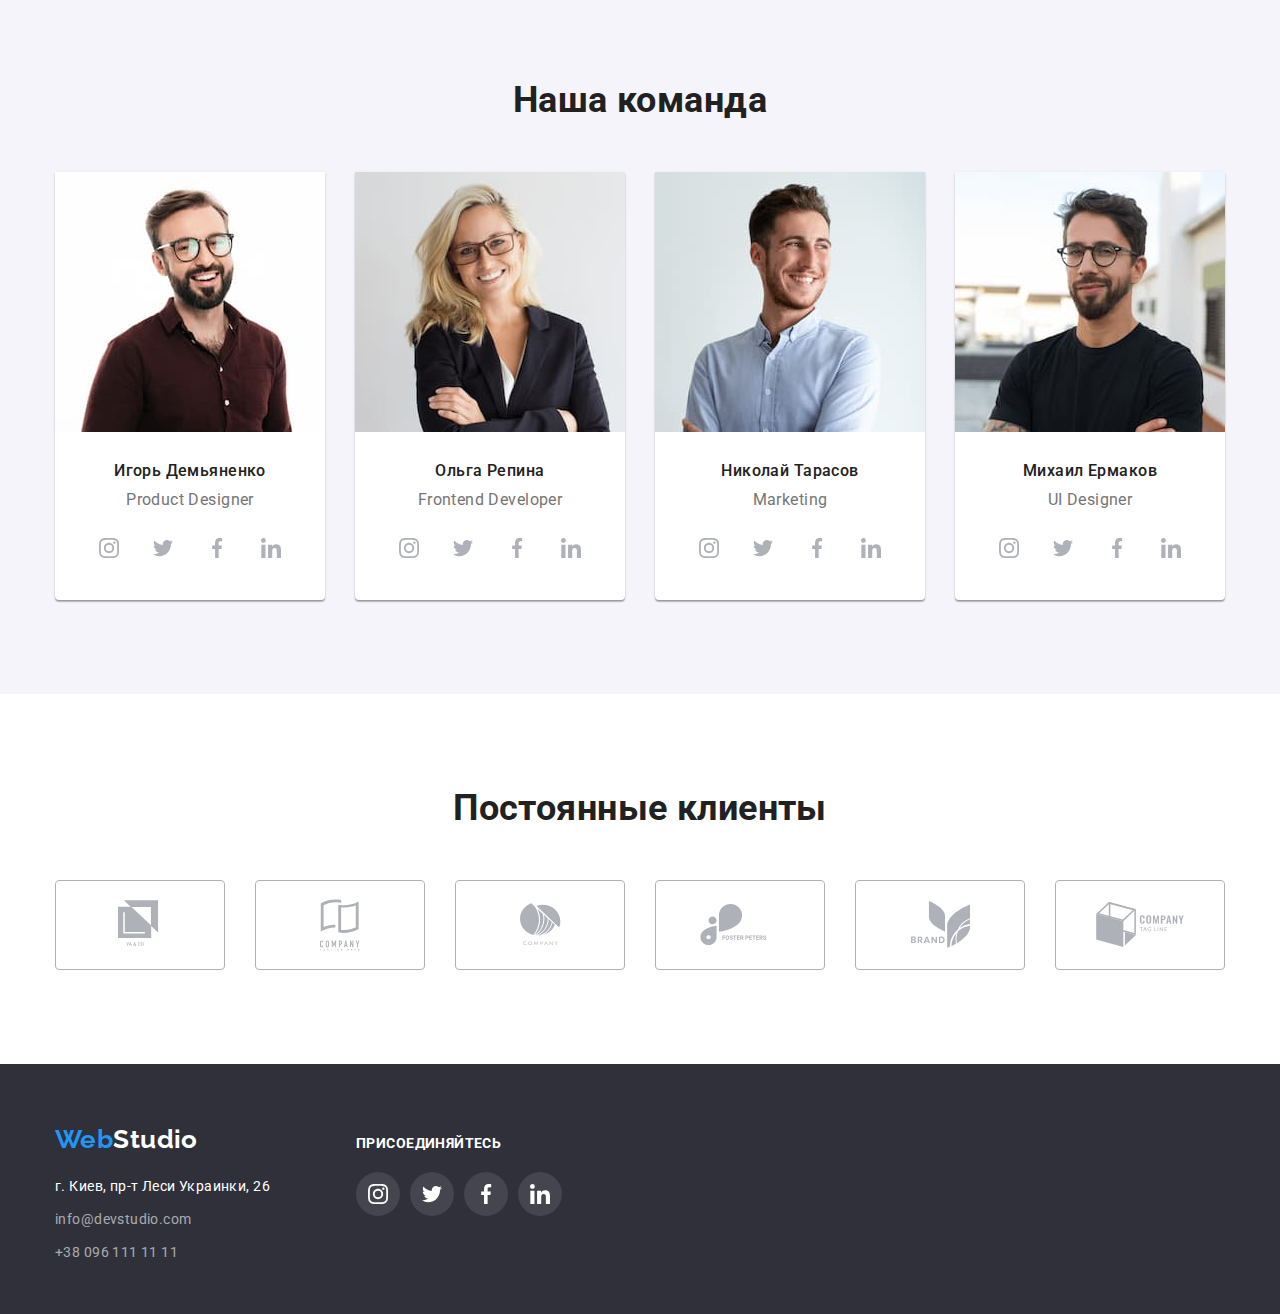
==== commit 9bcc0a71: "правка" ====
--- a/index.html
+++ b/index.html
@@ -20,7 +20,7 @@
             <nav class="header-nav">
                 <a href="./index.html" class="logo list"><span class="logo-color">Web</span>Studio</a>
                 <ul class="site-nav list">
-                    <li class="item"><a href="" class="link-nav current list">Студия</a></li>
+                    <li class="item"><a href="./index.html" class="link-nav current list">Студия</a></li>
                     <li class="item"><a href="./portfolio.html" class="link-nav list">Портфолио</a></li>
                     <li class="item"><a href="#contacts" class="link-nav list">Контакты</a></li>
                 </ul>
@@ -35,7 +35,7 @@
                 <li class="item"><a href="tel:+380961111111" aria-label="Телефон" class="link-contacts list">
                         <svg class="link-contacts-icon" width="10" height="16">
                             <use href="./images/icons.svg#smartphone"></use>
-                        </svg>+380961111111</a></li>
+                        </svg>+38 096 111 11 11</a></li>
             </ul>
         </div>
     </header>
@@ -284,7 +284,7 @@
                 <ul class="clients-list list">
                     <li class="clients-item">
                         <a href="" class="clients-link" aria-label="Логотип компании" target="_blank"
-                                        rel="noopener noreferrer">
+                            rel="noopener noreferrer">
                             <svg class="clients-icon" width="44.27" height="49.23">
                                 <use href="./images/icons.svg#logo1"></use>
                             </svg>
@@ -292,7 +292,7 @@
                     </li>
                     <li class="clients-item">
                         <a href="" class="clients-link" aria-label="Логотип компании" target="_blank"
-                                        rel="noopener noreferrer">
+                            rel="noopener noreferrer">
                             <svg class="clients-icon" width="40" height="52">
                                 <use href="./images/icons.svg#logo2"></use>
                             </svg>
@@ -300,7 +300,7 @@
                     </li>
                     <li class="clients-item">
                         <a href="" class="clients-link" aria-label="Логотип компании" target="_blank"
-                                        rel="noopener noreferrer">
+                            rel="noopener noreferrer">
                             <svg class="clients-icon" width="41" height="42.6">
                                 <use href="./images/icons.svg#logo3"></use>
                             </svg>
@@ -308,7 +308,7 @@
                     </li>
                     <li class="clients-item">
                         <a href="" class="clients-link" aria-label="Логотип компании" target="_blank"
-                                        rel="noopener noreferrer">
+                            rel="noopener noreferrer">
                             <svg class="clients-icon" width="79.66" height="42.02">
                                 <use href="./images/icons.svg#logo4"></use>
                             </svg>
@@ -316,7 +316,7 @@
                     </li>
                     <li class="clients-item">
                         <a href="" class="clients-link" aria-label="Логотип компании" target="_blank"
-                                        rel="noopener noreferrer">
+                            rel="noopener noreferrer">
                             <svg class="clients-icon" width="59" height="47">
                                 <use href="./images/icons.svg#logo5"></use>
                             </svg>
@@ -324,7 +324,7 @@
                     </li>
                     <li class="clients-item">
                         <a href="" class="clients-link" aria-label="Логотип компании" target="_blank"
-                                        rel="noopener noreferrer">
+                            rel="noopener noreferrer">
                             <svg class="clients-icon" width="88.48" height="45.44">
                                 <use href="./images/icons.svg#logo6"></use>
                             </svg>
@@ -337,46 +337,51 @@
     <footer class="footer">
         <div class="container">
             <div class="footerbox">
-            <div class="address-block">
-                <a href="./index.html" class="logo logo-end"><span class="logo-color">Web</span><span
-                        class="logo-colors">Studio</span></a>
-                <address class="address" id="contacts">
-                    <ul class="address-list list">
-                        <li><a href="https://goo.gl/maps/zxBXprxEHdJfPsus8" aria-label="Гугл карта" target="_blank"
-                                rel="noopener noreferrer" class="address-map list">
-                                г. Киев, пр-т Леси Украинки, 26</a></li>
-                        <li><a href="mailto:info@devstudio.com" aria-label="Почта"
-                                class="address-contacts list">info@devstudio.com</a></li>
-                        <li><a href="tel:+380961111111" aria-label="Телефон" class="address-contacts list">+380961111111</a></li>
-                    </ul>
-                </address>
-            </div>
+                <div class="address-block">
+                    <a href="./index.html" class="logo logo-end"><span class="logo-color">Web</span><span
+                            class="logo-colors">Studio</span></a>
+                    <address class="address" id="contacts">
+                        <ul class="address-list list">
+                            <li><a href="https://goo.gl/maps/zxBXprxEHdJfPsus8" aria-label="Гугл карта" target="_blank"
+                                    rel="noopener noreferrer" class="address-map list">
+                                    г. Киев, пр-т Леси Украинки, 26</a></li>
+                            <li><a href="mailto:info@devstudio.com" aria-label="Почта"
+                                    class="address-contacts list">info@devstudio.com</a></li>
+                            <li><a href="tel:+380961111111" aria-label="Телефон"
+                                    class="address-contacts list">+38 096 111 11 11</a></li>
+                        </ul>
+                    </address>
+                </div>
                 <div class="social-network-link">
-                    <p class="go-us">присоединяйтесь</p>  
+                    <p class="go-us">присоединяйтесь</p>
                     <ul class="social-network list">
                         <li class="social-item ">
-                            <a href="" class="social-link end" aria-label="Инстаграмм" target="_blank" rel="noopener noreferrer">
+                            <a href="" class="social-link end" aria-label="Инстаграмм" target="_blank"
+                                rel="noopener noreferrer">
                                 <svg class="social-icon end" width="20" height="20">
                                     <use href="./images/icons.svg#instagram"></use>
                                 </svg>
                             </a>
                         </li>
                         <li class="social-item">
-                            <a href="" class="social-link end" aria-label="Твиттер" target="_blank" rel="noopener noreferrer">
+                            <a href="" class="social-link end" aria-label="Твиттер" target="_blank"
+                                rel="noopener noreferrer">
                                 <svg class="social-icon end" width="20" height="20">
                                     <use href="./images/icons.svg#twitter"></use>
                                 </svg>
                             </a>
                         </li>
                         <li class="social-item">
-                            <a href="" class="social-link end" aria-label="Фейсбук" target="_blank" rel="noopener noreferrer">
+                            <a href="" class="social-link end" aria-label="Фейсбук" target="_blank"
+                                rel="noopener noreferrer">
                                 <svg class="social-icon end" width="20" height="20">
                                     <use href="./images/icons.svg#facebook"></use>
                                 </svg>
                             </a>
                         </li>
                         <li class="social-item">
-                            <a href="" class="social-link end" aria-label="Линкедин" target="_blank" rel="noopener noreferrer">
+                            <a href="" class="social-link end" aria-label="Линкедин" target="_blank"
+                                rel="noopener noreferrer">
                                 <svg class="social-icon end" width="20" height="20">
                                     <use href="./images/icons.svg#linkedin"></use>
                                 </svg>
--- a/css/styles.css
+++ b/css/styles.css
@@ -9,7 +9,6 @@
 /* bg акцент #F5F4FA */
 /* шрифт лого Raleway 700*/
 /* шрифт текста Roboto 900 700 500 400*/
-
 :root {
   --accent-color: #2196f3;
   --text-title-color: #212121;
@@ -24,12 +23,13 @@
   --section-card-set-gap: 30px;
   --section-foto-set: 3;
   --section-foto-set-gap: 30px;
+  --section-clients-set: 6;
+  --section-clients-set-gap: 30px;
   --section-filter-link-set: 3;
   --section-filter-link-gap: 30px;
   --card-shadow: 0px 1px 3px rgba(0, 0, 0, 0.12),
     0px 1px 1px rgba(0, 0, 0, 0.14), 0px 2px 1px rgba(0, 0, 0, 0.2);
 }
-
 body {
   background-color: var(--primary-white-color);
   color: var(--text-title-color);
@@ -110,7 +110,6 @@
 .logo {
   display: inline-block;
   color: #000000;
-
   font-family: Raleway, sans-serif;
   font-weight: 700;
   font-size: 26px;
@@ -124,7 +123,6 @@
   color: var(--primary-white-color);
   background-color: #2f303a; /*временно*/
 }
-
 .link-nav:hover,
 .link-nav:focus {
   color: var(--accent-color);
@@ -159,6 +157,8 @@
 .link-contacts:hover,
 .link-contacts:focus {
   color: var(--accent-color);
+  /* outline: transparent;
+  opacity: 0.8; */
 }
 .link-contacts:hover .link-contacts-icon,
 .link-contacts:focus .link-contacts-icon {
@@ -166,9 +166,12 @@
 }
 .link-contacts-icon {
   margin-right: 10px;
-  fill: var(--text-color);
+  fill: currentColor;
 }
 .link-contacts {
+  /* добавил падинги чтобы выровнять рамку при фокусе */
+  padding-top: 1px;
+  padding-bottom: 1px;
   display: flex;
   align-items: center;
   color: var(--text-color);
@@ -196,14 +199,13 @@
 .address-map {
   color: var(--primary-white-color);
 }
-
 /* section */
 .page-header {
   padding-top: 24px;
   padding-bottom: 25px;
 }
 .hero {
-  background-color: #2f303a;
+  background-color: #c4c4c4;
   text-align: center;
   padding-top: 200px;
   padding-bottom: 200px;
@@ -262,7 +264,6 @@
   padding: 10px 32px;
   min-width: 200px;
 }
-
 /* section Чем мы занимаемся описани */
 .section.description {
   padding-top: 85px;
@@ -324,7 +325,6 @@
   margin-left: var(--section-foto-set-gap);
 }
 /* section Чем мы занимаемся */
-
 .section.team {
   background-color: var(--accent-bg-color);
 }
@@ -398,9 +398,16 @@
 }
 .clients-list {
   display: inline-flex;
-}
-.clients-item + .clients-item {
+  margin-left: calc(-1 * var(--section-clients-set-gap));
+}
+/* .clients-item + .clients-item {
   margin-left: 30px;
+} */
+.clients-item {
+  flex-basis: calc(
+    100% / var(--section-clients-set) - var(--section-clients-set-gap)
+  );
+  margin-left: var(--section-clients-set-gap);
 }
 .clients-link {
   display: flex;
@@ -435,10 +442,15 @@
 .logo-end {
   margin-bottom: 20px;
 }
+.address-block {
+  width: 231px;
+}
 .social-network-link {
   display: inline-block;
+  widows: 206px;
   margin-left: 70px;
 }
+/* думал через strong но сильно меняется жирность */
 .go-us {
   font-weight: 700;
   font-size: 14px;
@@ -470,7 +482,6 @@
   align-items: center;
   margin-bottom: 50px;
 }
-
 .filter li:not(:last-child) {
   margin-right: 8px;
 }
@@ -479,6 +490,8 @@
 .filter-button:focus {
   color: var(--primary-white-color);
   background-color: var(--accent-color);
+  box-shadow: 0px 3px 1px rgba(0, 0, 0, 0.1), 0px 1px 2px rgba(0, 0, 0, 0.08),
+    0px 2px 2px rgba(0, 0, 0, 0.12);
 }
 .filter-button {
   background-color: var(--accent-bg-color);
@@ -494,7 +507,6 @@
   cursor: pointer;
 }
 /* filter */
-
 .filter-item {
   padding: 0;
   margin: 0;
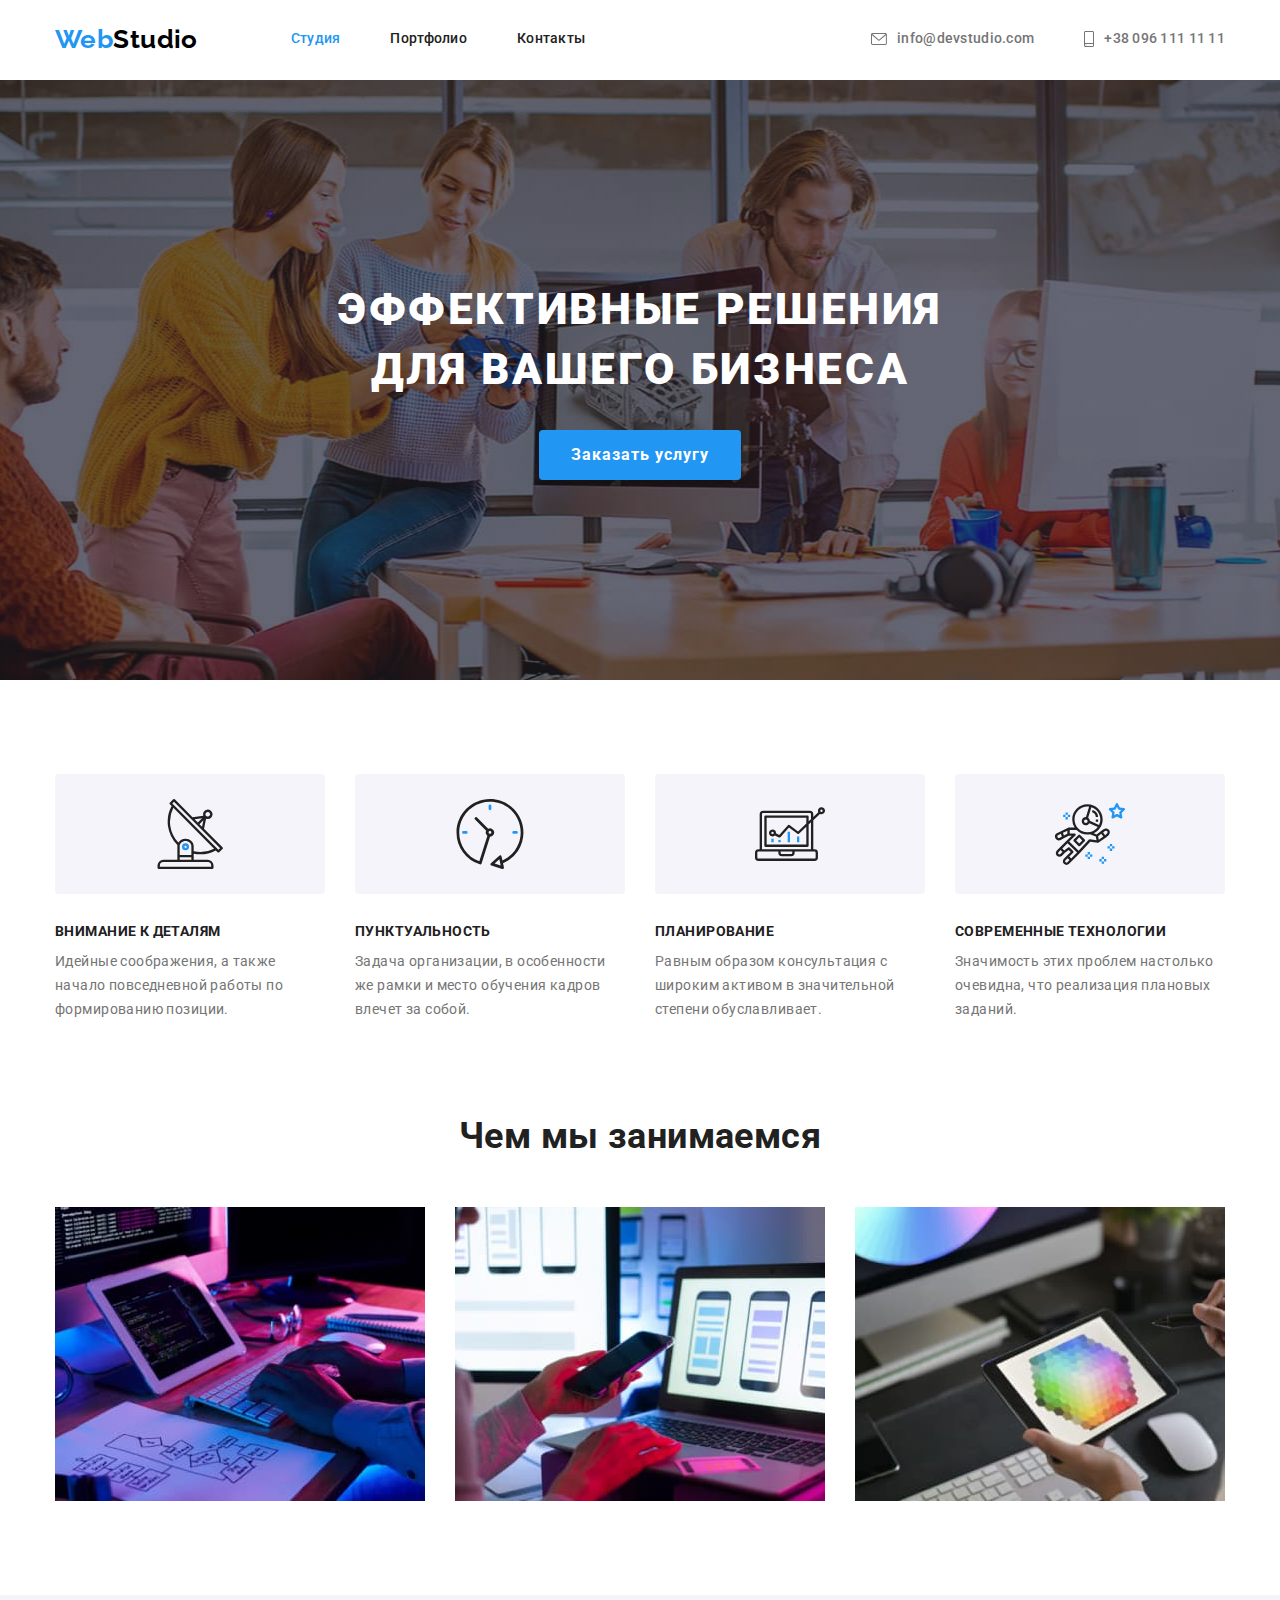
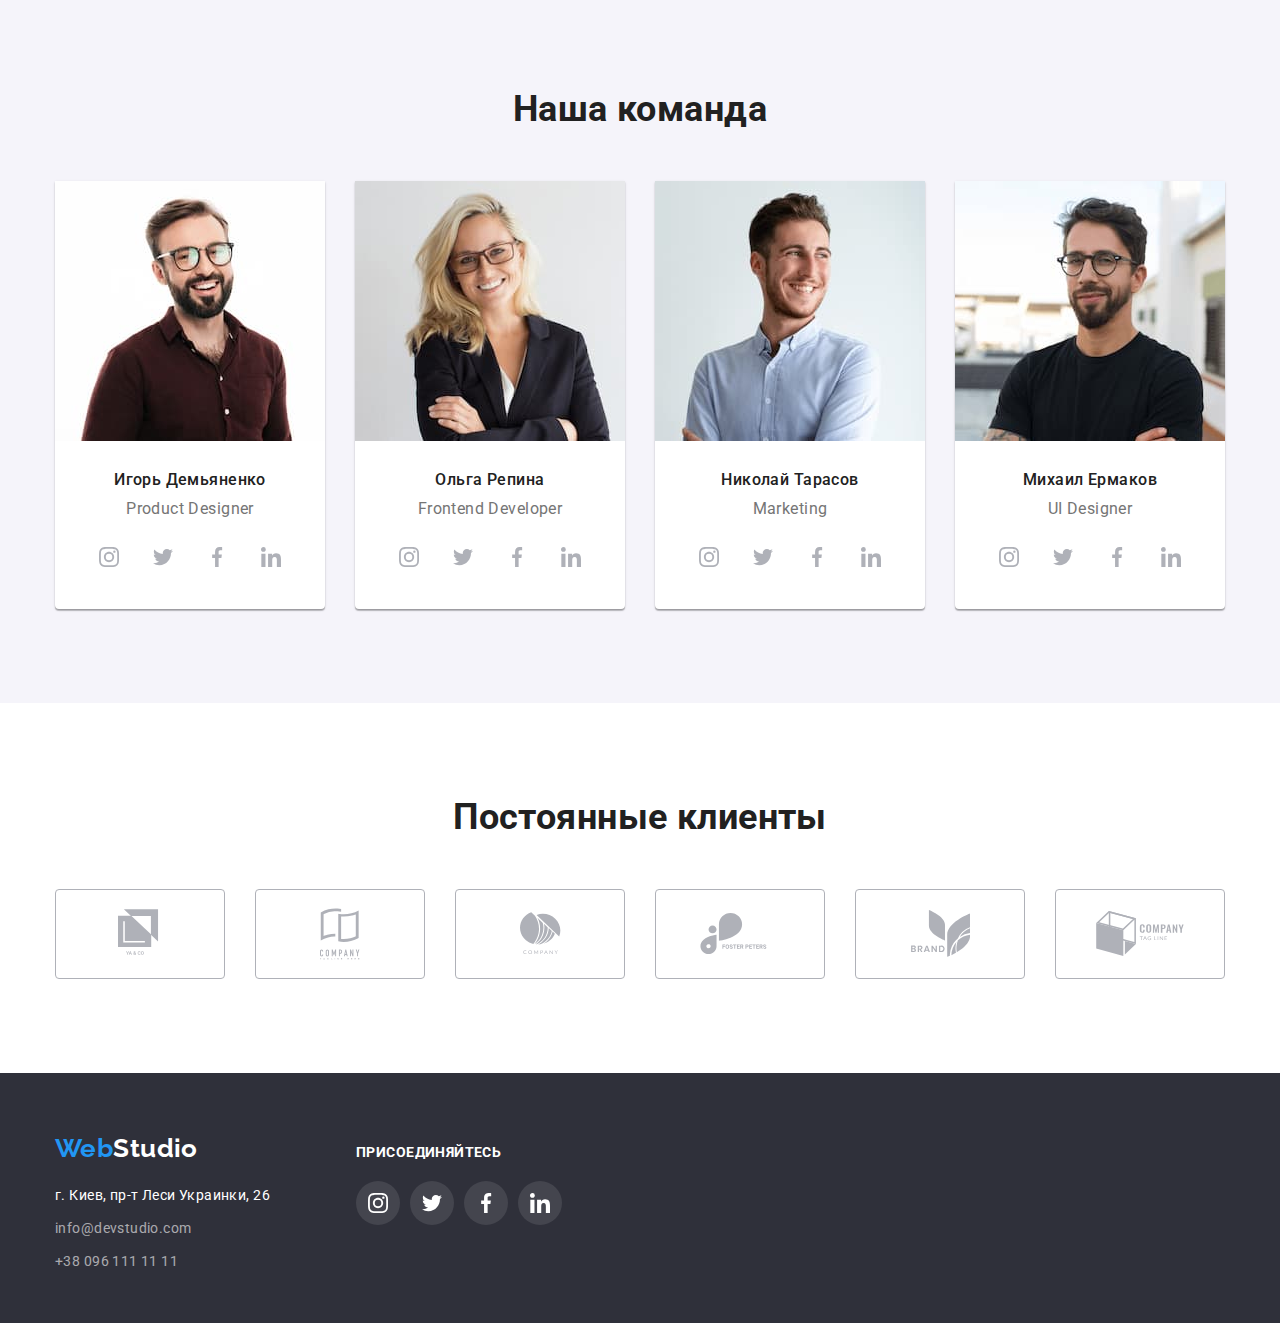
==== commit cd2542a8: "начало5 дз" ====
--- a/index.html
+++ b/index.html
@@ -45,7 +45,17 @@
                 <div class="hero-center">
                     <h1 class="hero-title">Эффективные решения для вашего бизнеса</h1>
                 </div>
-                <button type="button" class="button-hero">Заказать услугу</button>
+                <button type="button" class="button-hero" data-modal-open>Заказать услугу</button>
+                <div class="backdrop is-hidden" data-modal>
+                    <div class="modal">
+                        <p></p>
+                        <button type="button" class="button-modal-close list list-border" data-modal-close>
+                            <svg class="close-icon" width="11" height="11">
+                            <use href="./images/icons.svg#close"></use>
+                        </svg></button>
+                    </div>
+                </div>
+
             </div>
         </section>
         <section class="section description">
@@ -392,6 +402,7 @@
             </div>
         </div>
     </footer>
+    <script src="./js/modal.js"></script>
 </body>
 
 </html>--- a/css/styles.css
+++ b/css/styles.css
@@ -69,6 +69,9 @@
   padding: 0;
   margin: 0;
 }
+.list-border {
+  border: none;
+}
 .visually-hidden {
   position: absolute !important;
   clip: rect(1px 1px 1px 1px);
@@ -264,10 +267,53 @@
   padding: 10px 32px;
   min-width: 200px;
 }
+/* modal js */
+.backdrop.is-hidden {
+  visibility: hidden;
+  opacity: 0;
+  pointer-events: none;
+}
+.backdrop {
+  position: fixed;
+  top: 0;
+  left: 0;
+  width: 100%;
+  height: 100%;
+  background-color: rgba(0, 0, 0, 0.2);
+  opacity: 1;
+  visibility: visible;
+  transition: opacity 250ms cubic-bezier(0.4, 0, 0.2, 1),
+    visibility 250ms cubic-bezier(0.4, 0, 0.2, 1);
+}
+.modal {
+  display: flex;
+  position: relative;
+  width: 528px;
+  height: 581px;
+  margin-top: 221px;
+  margin-right: auto;
+  margin-bottom: auto;
+  margin-left: auto;
+  background: var(--primary-white-color);
+  box-shadow: 0px 1px 3px rgba(0, 0, 0, 0.12), 0px 1px 1px rgba(0, 0, 0, 0.14),
+    0px 2px 1px rgba(0, 0, 0, 0.2);
+  border-radius: 4px;
+}
+.button-modal-close {
+  position: absolute;
+  right: 8px;
+  top: 8px;
+  width: 30px;
+  height: 30px;
+  border: 1px solid rgba(0, 0, 0, 0.1);
+  background: #ffffff;
+  border-radius: 50%;
+  cursor: pointer;
+}
+.close-icon {
+  fill: #000000;
+}
 /* section Чем мы занимаемся описани */
-.section.description {
-  padding-top: 85px;
-}
 .fotos {
   padding-top: 0;
 }
@@ -400,9 +446,7 @@
   display: inline-flex;
   margin-left: calc(-1 * var(--section-clients-set-gap));
 }
-/* .clients-item + .clients-item {
-  margin-left: 30px;
-} */
+
 .clients-item {
   flex-basis: calc(
     100% / var(--section-clients-set) - var(--section-clients-set-gap)
